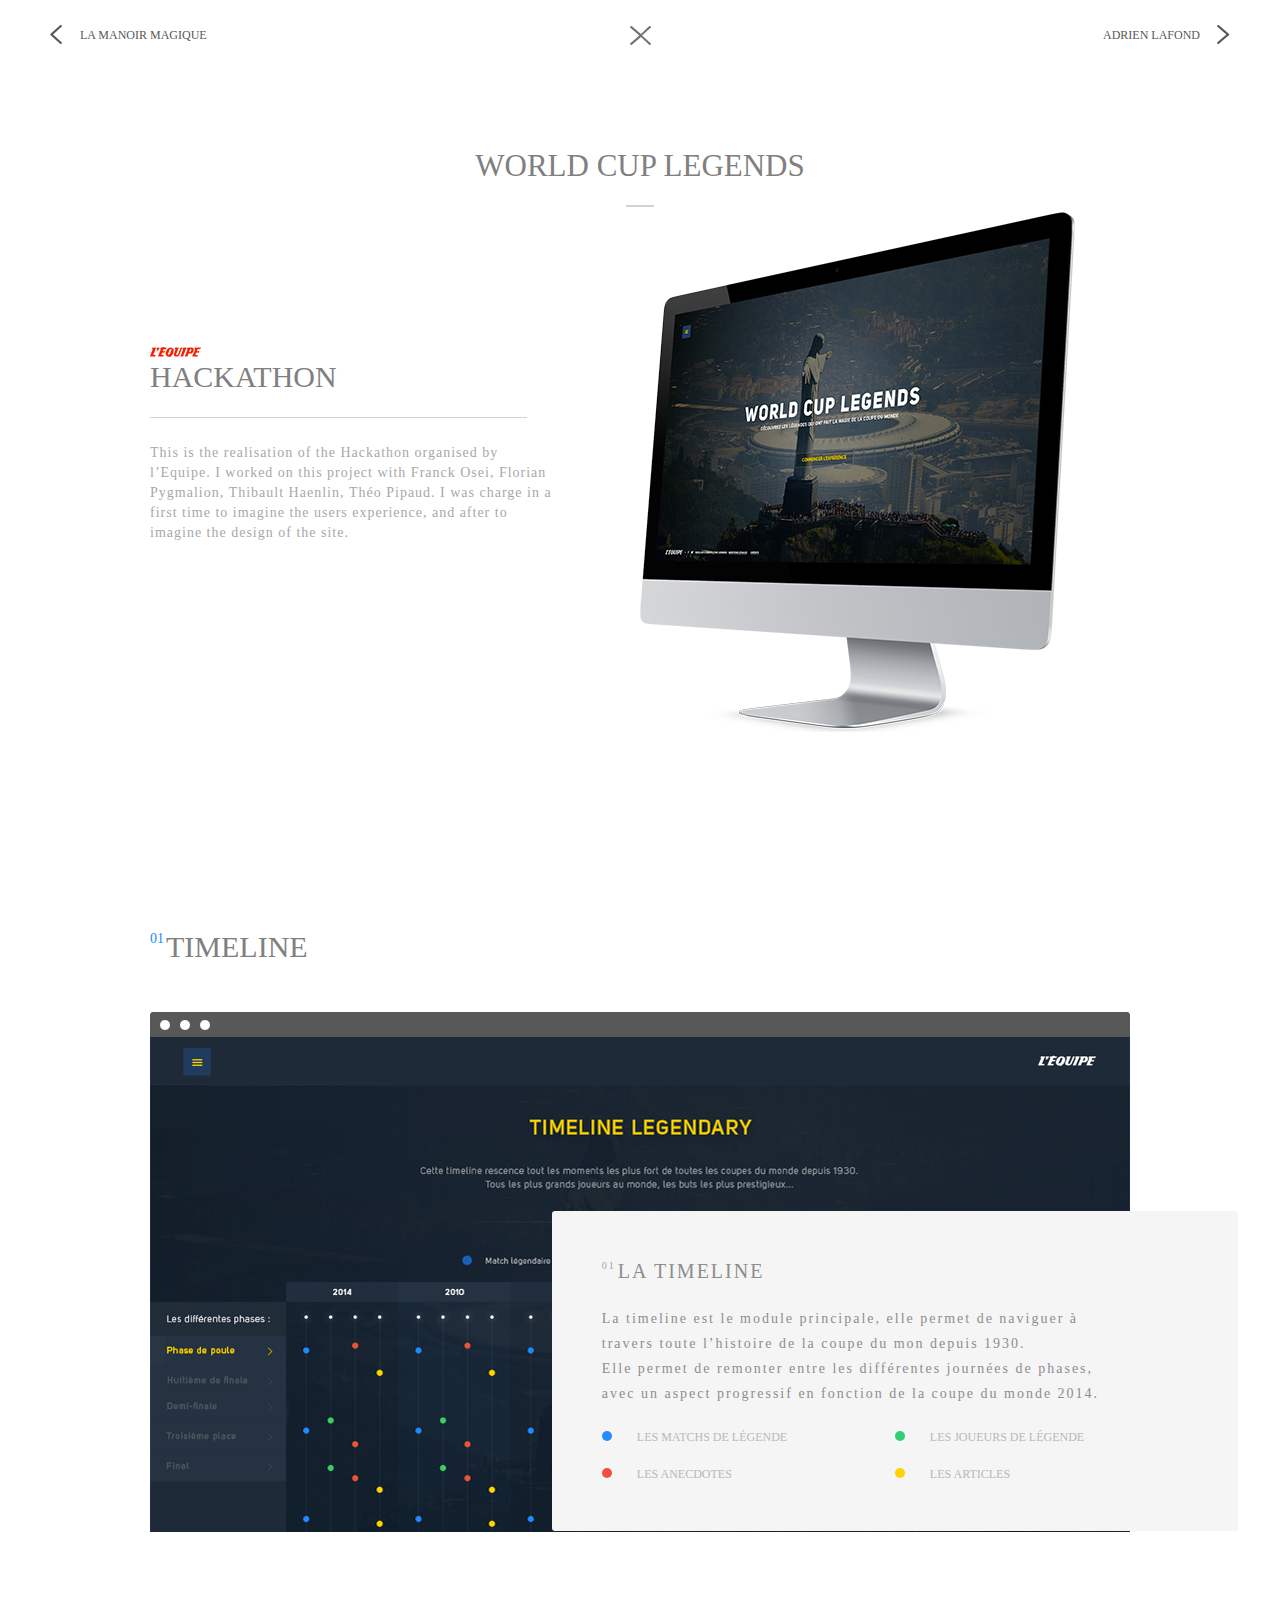
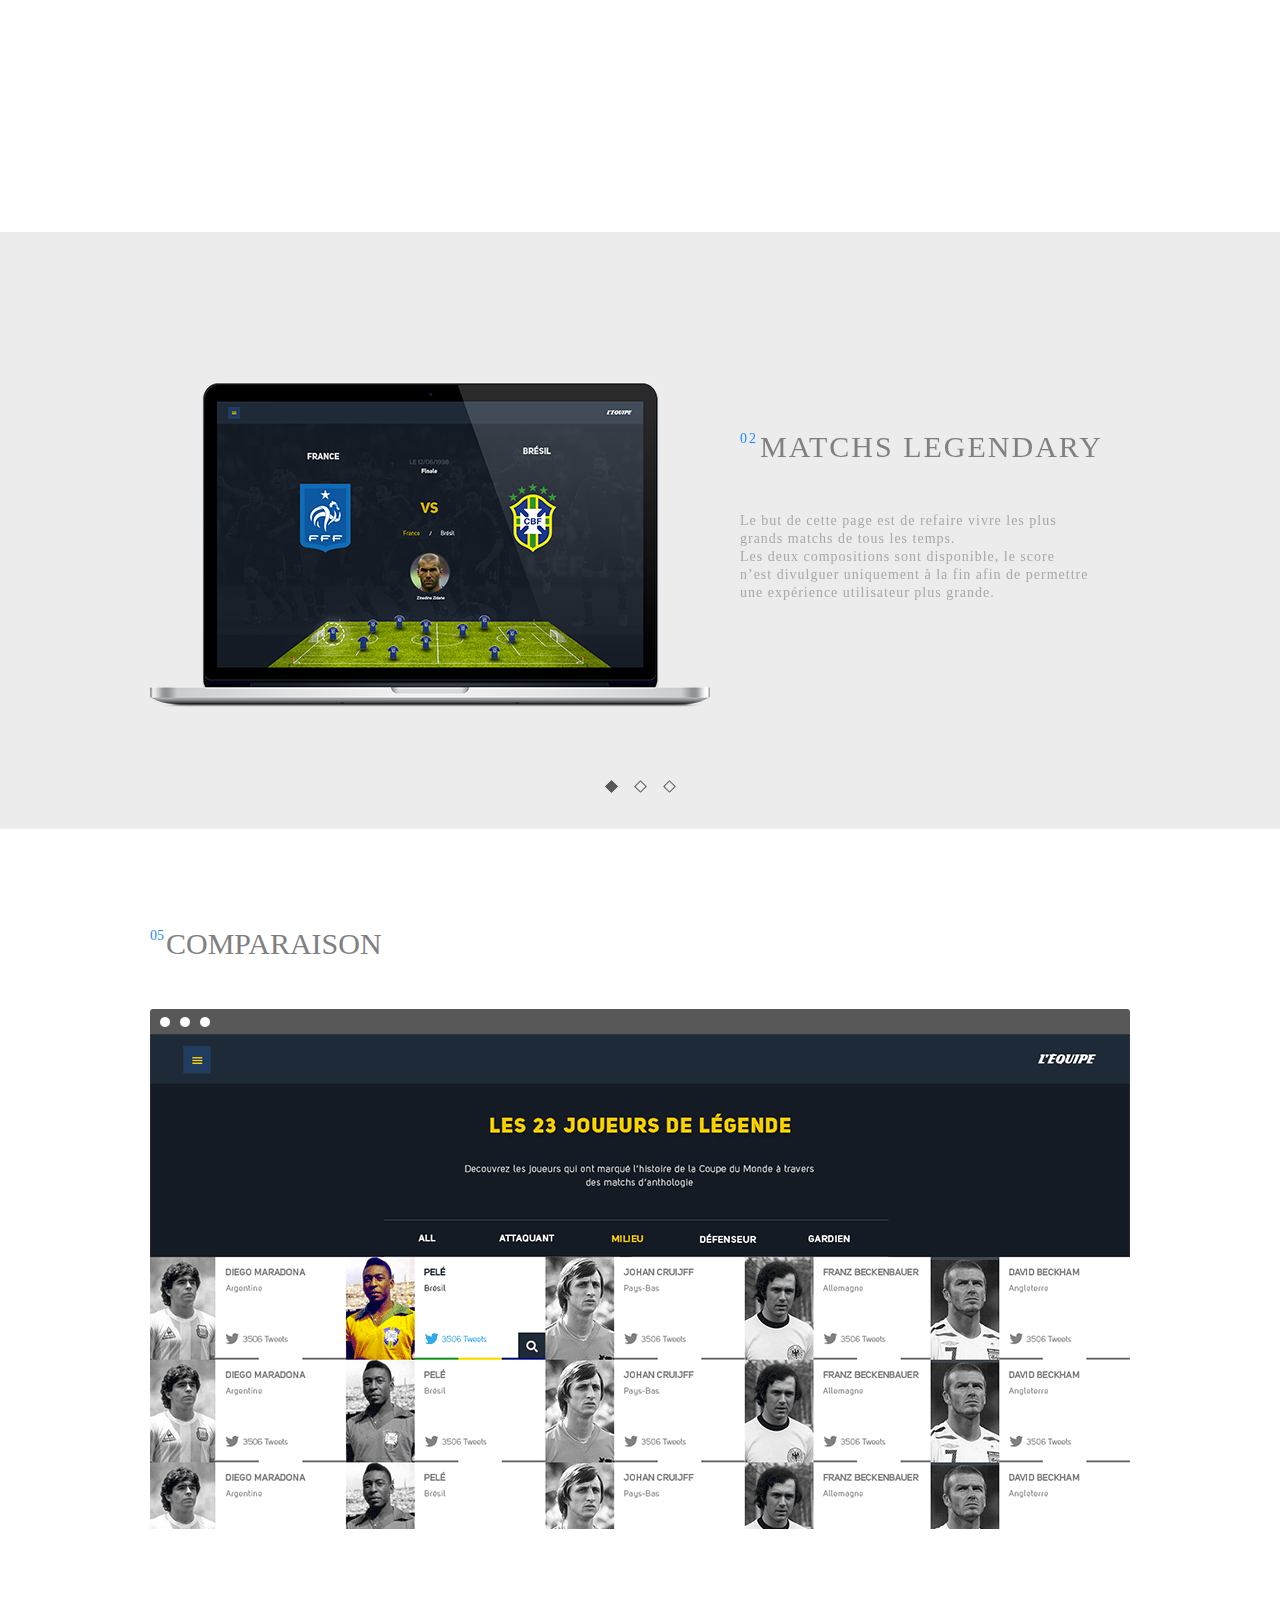
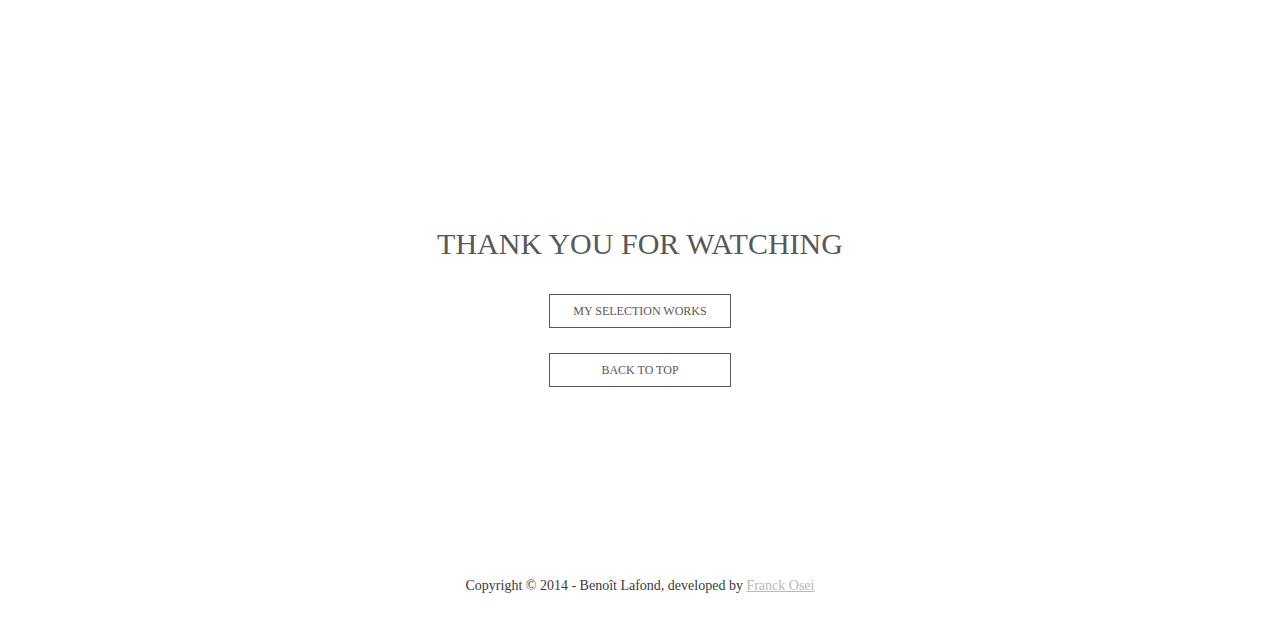
==== www/works/adrien-lafond.html @ 745538a3 "maj" ====
<!DOCTYPE html>
<html lang="fr">
	<head>
		<meta charset="UTF-8" />
		<meta http-equiv="X-UA-Compatible" content="IE=edge,chrome=1"> 
		<meta name="viewport" content="width=device-width, initial-scale=1.0"> 
		<title>Benoit Lafond - French UX/UI Designer</title>
		<meta name="description" content="Benoit Lafond - French UX/UI Designer - HELLO I’M BENOIT LAFOND. I AM 23 YEARS OLD DESIGNER FROM PARIS. I LOVE PIXEL-AWESOMESNESS." />
		<!--<link rel="stylesheet" type="text/css" href="css/default.css" />-->
		<link rel="stylesheet" type="text/css" href="../css/style.css" />
		<link rel="stylesheet" type="text/css" href="../css/animate.css" />
		<link rel="stylesheet" type="text/css" href="../css/fonts.css" />
		<script src="../js/modernizr.custom.js"></script>
		
		
	</head>
	
	<body id="worldcup">
		<div class="container">
	
		<!--<header id="top-4w">
			<ul>
				<li><div class="what"></div>Designer UX / UI</li>
				<li><div class="where"></div>Hackathon</li>
				<li><div class="who"></div>L'Équipe</li>
				<li><div class="when"></div>Coming soon</li>
			</ul>
		</header>-->
		
		<section id="zero">
		
		
			<div class="top-quit">
				<div id="controllers-fixed" class="animated slideInDown">
				<a href="../index.html"><div class="quit-icon"></div></a>
				<a href="#"><div class="previous"></div></a>
				<a href="#"><div class="next"></div></a>
				</div>
			
			
				<div data-scroll-reveal="enter top, move 40px, over 0.5s, wait 2.0s" id="controllers">
				<a href="../index.html"><div class="quit-icon"></div></a>
				<a href="manoir.html"><div class="previous">La manoir magique</div></a>
				<a href="adrienlafond.html"><div class="next">Adrien Lafond</div></a>
				</div>
				
				<div data-scroll-reveal="enter top, move 5px, over 0.5s, wait 0.5s">
					<h1>World Cup Legends</h1>
					<div class="separator"></div>
				</div>			
			</div>
		</section>
		
		<section id="first">
			
			<div data-scroll-reveal="enter bottom, move 40px, over 0.5s, wait 1.5s" class="left">
			
			<h1><div class="lequipe-logo"></div>Hackathon</h1>
			<div class="separator"></div>
			<p>
				This is the realisation of the Hackathon organised by l’Equipe.
				I worked on this project with 
				<span>Franck Osei</span>, 
				<span>Florian Pygmalion</span>,
				<span>Thibault Haenlin</span>, 
				<span>Théo Pipaud</span>.
				I was charge in a first time to imagine the users experience,
				and after to imagine the design of the site.
			</p>
			</div>
			
			<div data-scroll-reveal="enter bottom, move 40px, over 0.5s, wait 1.5s" class="right">
				<div class="display-1"></div>
			</div>
		</section>
		
		
		<section data-scroll-reveal="enter left, move 40px, over 0.8s, wait 0.2s" id="second">
			<h1><span>01</span>Timeline</h1>
			<div class="display-2"></div>
			<div data-scroll-reveal="enter right, move 40px, over 0.8s, wait 0.9s" class="display-3">
				<div  class="display-3-content">
					<h2><span>01</span>La timeline</h2>
					<p>
						La timeline est le module principale, elle permet de naviguer à travers toute 
						l’histoire de la coupe du mon depuis 1930.<br>
						Elle permet de remonter entre les différentes journées de phases,<br>
						avec un aspect progressif en fonction de la coupe du monde 2014.
					</p>
					
					<ul>
						<li><div class="blue"></div>Les matchs de légende</li>
						<li><div class="green"></div>Les joueurs de légende</li>
						<li><div class="red"></div>Les anecdotes</li>
						<li><div class="yellow"></div>Les articles</li>
					</ul>
				</div>
			</div>
		</section>
	
		
			<section id="third" class="third-slide">
			
					<ul>
						<li>
							<div class="list-content">
								<div class="left">
									<a href="#"><img src="../css/images/cs-wcl/display-4.png" alt="img01"/></a>
								</div>
								
								<div class="right">
								
								<div class="text">
								<h2><span>02</span>Matchs Legendary</h2>
								<p>
									Le but de cette page est de refaire vivre les plus<br>
									grands matchs de tous les temps.<br>
									Les deux compositions sont disponible, le score<br>
									n’est divulguer uniquement à la fin afin de permettre<br>
									une expérience utilisateur plus grande.<br>
								</p>
								</div>
								</div>
							</div>
						</li>
						
						<li>
							<div class="list-content">
								<div class="right">
									<a href="#"><img src="../css/images/cs-wcl/display-6.png" alt="img03"/></a>
								</div>
								
								<div class="left-2">
								<div class="text">
								<h2><span>03</span>Legendary players</h2>
								<p>
									Le but de cette page est de refaire vivre les plus<br>
									grands matchs de tous les temps.<br>
									Les deux compositions sont disponible, le score<br>
									n’est divulguer uniquement à la fin afin de permettre<br>
									une expérience utilisateur plus grande.<br>
								</p>
								</div>
								</div>
							</div>
						</li>

						
						<li>
							<div class="list-content">
								<div class="left">
									<a href="#"><img src="../css/images/cs-wcl/display-5.png" alt="img02"/></a>
								</div>
								
								<div class="right">
								<div class="text">
								<h2><span>04</span>Articles</h2>
								<p>
									Le but de cette page est de refaire vivre les plus<br>
									grands matchs de tous les temps.<br>
									Les deux compositions sont disponible, le score<br>
									n’est divulguer uniquement à la fin afin de permettre<br>
									une expérience utilisateur plus grande.<br>
								</p>
								</div>
								</div>
							</div>	
						</li>
						
					</ul>
			
			</section>
		
		
		
		
		
		
		<section data-scroll-reveal="enter bottom, move 40px, over 0.8s, wait 0.5s"  id="fourth">
			<h1><span>05</span>Comparaison</h1>
			<div class="display-7"></div>
		</section>
		
		<section id="fifth">
			<h1>Thank you for watching</h1>
				<div class="btn">
					<a href="../index.html">My selection works</a>
				</div>
				
				<div class="btn">
					<a href="#zero">Back to top</a>
				</div>
				

				
		</section>
	
	<div id="bottom">
	  	<footer>
	  	
	  		<p>Copyright © 2014 - Benoît Lafond, developed by <a href="#">Franck Osei</a></p>
	  	
	  	</footer>
  	</div>	
	
	
	</div>
	</body>
		<script src="https://ajax.googleapis.com/ajax/libs/jquery/1.9.1/jquery.min.js"></script>
		<script src="../js/jquery.cbpFWSlider.min.js"></script>

		
		<script src="../js/scrollReveal.js"></script>
		<script src="../js/main.js"></script>
		  <script>

			  window.scrollReveal = new scrollReveal();

			  </script>
		
		<script>
			$( function() {
				$( '#third' ).cbpFWSlider();

			} );
  
				  $('a[href^="#"]').click(function(){  
				    var the_id = $(this).attr("href");  
				    $('html, body').animate({  
				        scrollTop:$(the_id).offset().top  
				    }, 'slow');  
				    return false;  
				}); 
				
				  $('a[href^="#"]').click(function(){  
				    var the_id = $(this).attr("href");  
				    $('html, body').animate({  
				        scrollLeft:$(the_id).offset().left  
				    }, 'slow');  
				    return false;  
				}); 

		</script>
</html>
---- www/css/style.css ----
/* http://meyerweb.com/eric/tools/css/reset/ 
   v2.0 | 20110126
   License: none (public domain)
*/

html, body, div, span, applet, object, iframe,
h1, h2, h3, h4, h5, h6, p, blockquote, pre,
a, abbr, acronym, address, big, cite, code,
del, dfn, em, img, ins, kbd, q, s, samp,
small, strike, strong, sub, sup, tt, var,
b, u, i, center,
dl, dt, dd, ol, ul, li,
fieldset, form, label, legend,
table, caption, tbody, tfoot, thead, tr, th, td,
article, aside, canvas, details, embed, 
figure, figcaption, footer, header, hgroup, 
menu, nav, output, ruby, section, summary,
time, mark, audio, video {
	margin: 0;
	padding: 0;
	border: 0;
	font-size: 100%;
	font: inherit;
	vertical-align: baseline;
}
/* HTML5 display-role reset for older browsers */
article, aside, details, figcaption, figure, 
footer, header, hgroup, menu, nav, section {
	display: block;
}
body {
	line-height: 1;
}
ol, ul {
	list-style: none;
}
blockquote, q {
	quotes: none;
}
blockquote:before, blockquote:after,
q:before, q:after {
	content: '';
	content: none;
}
table {
	border-collapse: collapse;
	border-spacing: 0;
}




/*GENERIC CSS*/
/* Needed for a fluid height: */
html, body, .container, .main { height: 100%;}

.left{
	width: 50%;
	float: left;
}

.right{
	width: 50%;
	float: left;
}

body {
	
	height: 100%;
	min-height: 100%;
	width: 100%;
	margin: 0;
	padding: 0;
	background-color: #000;
	font-family: "brandon_grotesqueregular";
}

/*GENERIC CSS*/

/* main wrapper */
.cbp-contentslider {
	width: 100%;
	height: 90%;
	margin: 0 auto;
}

.cbp-contentslider > ul {
	list-style: none;
	height: 100%;
	width: 100%;
	overflow: hidden;
	position: relative;
	padding: 0;
	margin: 0;
}

.cbp-contentslider > ul li {
	position: absolute;
	width: 97.6%;
	height: 100%;
	left: 0;
	top: 0;
	padding: 1em;
	color: #fff;
}

/* Whithout JS, we use :target */
.cbp-contentslider > ul li:target {
	z-index: 100;
}
.cbp-contentslider nav {
	
	margin:0 auto;
	width: 20%;	
	text-align: center;	
	font-size: 16px;
}



.cbp-contentslider nav a {
	float: left;
	background-image: url("images/menu-sep.png");
	background-position: 0px 6px;
	background-repeat: no-repeat;
	-webkit-transition: color 0.2s ease-in-out, background-color 0.2s ease-in-out;
	-moz-transition: color 0.2s ease-in-out, background-color 0.2s ease-in-out;
	transition: color 0.2s ease-in-out, background-color 0.2s ease-in-out;
	
}

.cbp-contentslider nav a:first-child {
	background: none;
	
}

.cbp-contentslider nav a span {
	display: block;
}

.cbp-contentslider nav a:hover {
	color: #fff;
}

.cbp-contentslider nav a.rc-active {
	
	color: #fff;
}



/*TOP SIDE CSS*/


#top{
	background:#1a1a1a;
	height: 100%;
	width: 100%;
	margin: 0 auto;
	overflow: hidden;
	background: url(images/background.jpg);
	background-size: cover;
	background-repeat: no-repeat;
	background-position:center;
	
	
}

#home{
	height: 100%;
	width: 100%;
	margin: 0 auto;
	overflow: hidden;
	
}



#home ul{
	height: 100%;
	width: 100%;
	margin: 0 auto;
	float: left;
	overflow: hidden;
	
}

#home .home-container {
	width: 80%;
	margin: 0 auto;
	border: 1px solid white;
}






/*Header*/
header {
	padding-top: 5%;	
}

nav {
	margin:0 auto;
	width: 20%;	
	text-align: center;	
	font-size: 16px;
	opacity: .8;
}

nav li{
	display: inline-block;
	padding:0 8% 0 8%;
	height: 10px;
	border-left: 1px solid white;
	border-right: 1px solid white; 
		color: white;
	text-decoration: none;
	cursor: pointer;	
}

nav li:first-child{
	padding:0 8% 0 0; 
	border: none; 	
}

nav li:last-child{
	padding:0 0 0 8%; 
	border: none;	
}

nav a{
	color: white;
	text-decoration: none;	
}

nav a:hover{
	color: white;
	text-decoration: underline;	
}

.logo {
	background-image: url(images/logo.png);
	height: 43px;
	width: 28px;
	margin: 8% auto;
}

.space {
	height: 43px;
	width: 28px;
	margin: 8% auto;
}


/*Header*/


/*First section*/
#home h1 {
	color: #fff;
	text-transform: uppercase;
	font-family: "brandon_grotesquebold";
	text-align: center;
	font-size: 35px;
	letter-spacing: 2px;
	opacity:.8;
}

#home h1 span {
	opacity:.2;
}

.separator{
	border-bottom: 1px solid #fff;
	width: 130px;
	margin: 40px auto 20px auto;
}

#home p{
	width: 59%;
	padding: 20px 0 20px 0;
	margin: 0 auto;
	color:#a7a7a7;
	text-transform: uppercase;
	letter-spacing: 1px;
	font-family: "brandon_grotesquebold";
	text-align: center;
	line-height: 20px;
	font-size: 14px;
}

#about{
	position: relative;
	width: 980px;
	margin: 0 auto;
}

#about h1 {
	text-align: center;
	font-size: 16px;
	color: #d5d6d7;
	text-transform: uppercase;
	margin-bottom: 60px;

}

#about .separator {
	position: absolute;
	left: 0;
	right: 0;
	width: 8%;
	margin: 8px auto 8px auto;
	
}


#about .right {
	width: 40%;
	float: right;
	padding: 0 70px 0 0px;
	
}

#about .left {
	width: 40%;
	float: left;
	padding: 0 0px 0 70px;


}

#about p {
	color: #52545a;
	width: 100%;
	line-height: 20px;
	text-align: justify;


}

#contact{
	height: 100%;
	width: 100%;
	margin: 0 auto;
	overflow: hidden;
	position: relative;
	
}



#contact .contact-block {
	width: 565px;
	margin: 0 auto;
	position: relative;
}


#contact h1 {
	color: #d5d6d7;
	text-transform: uppercase;
	font-family: "brandon_grotesquebold";
	text-align: center;
	font-size: 35px;
	letter-spacing: 2px;
}

#contact h2 {
	color: #52545a;
	font-size: 14px;
	text-transform: uppercase;
	font-family: "brandon_grotesquebold";
	right: 4px;
	top: -18px;
	position: absolute;
	/*left:5px;*/
}


.separator{
	border-bottom: 1px solid #d2d2d2;
	width: 130px;
	margin: 40px auto 20px auto;
}

#contact p{
	width: 59%;
	padding: 20px 0 20px 0;
	margin: 0 auto;
	color:#52545a;
	text-transform: uppercase;
	letter-spacing: 1px;
	font-family: "brandon_grotesquebold";
	text-align: center;
	line-height: 20px;
	font-size: 14px;
}


.btn a {
	border: 1px solid #dddddd;
	text-align: center;
	width: 180px;
	display: block;
	margin:0 auto;
	padding: 10px 0 10px 0;
	color: #dddddd;
	text-decoration: none;
	text-transform: uppercase;
	font-size: 12px;
	position: relative;
	bottom:40px;
	z-index: 999;
	
}

/*First section*/
/*TOP SIDE CSS*/


/*MIDDLE SIDE CSS*/

#middle {
	height: 90%;
}

#middle .works{
	}

#middle .works article{
	width: 50%;
	float: left;
}

#middle h1 {
	color: #fff;
	text-transform: uppercase;
	font-family: "brandon_grotesquebold";
	text-align: center;
	font-size: 21px;
	letter-spacing: 2px;
	
}



#middle .separator{
	border-bottom: 1px solid #fff;
	width: 130px;
	margin: 40px auto 80px auto;
}

#middle p{
	width: 48%;
	padding: 20px 0 20px 0;
	margin: 0 auto;
	color:#a7a7a7;
	text-transform: uppercase;
	letter-spacing: 1px;
	font-family: "brandon_grotesquebold";
	text-align: center;
	line-height: 35px;
}


#middle .btn a {
	border: 1px solid #dddddd;
	text-align: center;
	width: 180px;
	display: block;
	margin:2% auto;
	padding: 10px 0 10px 0;
	color: #dddddd;
	text-decoration: none;
	text-transform: uppercase;
	font-size: 12px;
	
}

#middle .works article .text{
	width: 100%;
	padding-top: 117px;
	background-color: rgba(0, 0, 0, 0.0);
	height: 252px;
	opacity: 1;
	transition: background 0.2s ease-in-out;
}

#middle .works article .text:hover{
	background-color: rgba(0, 0, 0, 0.7);
	transition: background 0.2s ease-in-out;
}

#middle .works .projet-1{
	background-image: url(images/le-manoir-enchante.png);
	background-repeat: no-repeat;
	background-size: cover;
	background-position: center;
}

#middle .works .projet-2{
	background-image: url(images/world-cup.png);
	background-repeat: no-repeat;
	background-size: cover;
	background-position: center;

}

#middle .works .projet-3{
	background-image: url(images/mytrip.png);
	background-repeat: no-repeat;
	background-size: cover;
	background-position: center;
	
}

#middle .works .projet-4{
	background-image: url(images/adrienlafond.png);
	background-repeat: no-repeat;
	background-size: cover;
	background-position: center;
	
}

#middle .works article .text h1{
	color: #b9b9b9;
}

#middle .works article .text .separator{
	border-bottom:1px solid #b9b9b9;
	margin: 40px auto 80px auto;
}


/*MIDDLE SIDE CSS*/




/*BOTTOM SIDE CSS*/

#bottom {
	color: #b9b9b9;
	position: relative;
	width: 100%;

	/*height: 61px;*/
	
}

#bottom footer {
	position: relative;
	text-align: center;
	display: inline-block;
	margin: 0 auto;
	width: 100%;
	
}

#bottom footer p{
	text-align: center;
	position: relative;
	margin: 0 auto;
	text-align: center;
	display: inline-block;
	padding: 25px 0 25px 0;
	color: #8D8D8D;
	font-size: 14px;
	height: 8%;
	margin: 0 auto;
	width: 100%;
	
}

#bottom footer a{
	color: #b9b9b9;
	
}
/*BOTTOM SIDE CSS*/


/*WC CSS*/

/*icons*/

#worldcup .what{
	background-image: url(images/what.png);
	background-repeat: no-repeat;
	background-position: center;
	padding: 0px 0 30px 0;
	height: 22px;
	
}

#worldcup .where{
	background-image: url(images/where.png);
	background-repeat: no-repeat;
	background-position: center;
	padding: 0px 0 30px 0;
	height: 22px;
	
}

#worldcup .who{
	background-image: url(images/who.png);
	background-repeat: no-repeat;
	background-position: center;
	padding: 0px 0 30px 0;
	height: 22px;
	
}

#worldcup .when{
	background-image: url(images/when.png);
	background-repeat: no-repeat;
	background-position: center;
	padding: 0px 0 30px 0;
	height: 22px;
	
}
/*icons*/

#worldcup{
	background-color: #fff;
	height: 100%;
	width: 100%;
	margin: 0;
	padding: 0;
	font-family: "brandon_grotesqueregular";
}

#worldcup .container{
	width: 100%;
	margin: 0 auto;
}

#worldcup header{
	border-bottom: 1px solid #d2d2d2;
	margin: 0 auto;
	width: 980px;
	height: 140px;
	padding-top: 0;
} 

#worldcup ul {
	padding: 30px 0 0 0;
}

#worldcup ul li {
	float: left;
	width: 25%;
	text-align: center;
	color: #8a8a8a;
	text-transform: uppercase;
	font-size: 12px;
}


#worldcup #zero {
	height: 18%;
	margin-bottom: 50px;
}

#worldcup .top-quit{
	margin: 0 auto;
	width: 100%;
}

#worldcup .top-quit .quit-icon{
	background-image: url(images/quit.png);
	background-repeat: no-repeat;
	background-position: center;
	height: 21px;
	padding: 0 11px 0 11px;
	position: absolute;
	left:0;
	right: 0;
	
}

#worldcup .top-quit h1 {
	text-transform: uppercase;
	font-family: "brandon_grotesquebold";
	color: #808080;
	text-align: center;
	font-size: 31px;
	margin-top: 100px;
	
	
}

#worldcup .top-quit .separator {
	border-bottom: 1px solid #808080;
	margin: 24px auto;
	width: 2%;
	border: 1px solid #d2d2d2;
	
}


#worldcup #first {
	height: 80%;
	background-image: url(images/bg-blur.png);
	background-repeat: no-repeat;
	background-size: 50%;
	background-position: center;
	margin: 0 auto;
	width: 980px;
}

#worldcup .lequipe-logo {
	background-image: url(images/cs-wcl/logo-equipe.png);
	background-repeat: no-repeat;
	width: 70px;
	height: 12px;
	position: absolute;
	margin-top:-15px; 
}

#worldcup #first h1 {
	font-size: 30px;
	padding-top: 150px;
	font-family: "brandon_grotesquebold";
	text-transform: uppercase;
	color: #808080;
	position: relative;
	
}

#worldcup #first .separator {
	width: 77%;
	margin: 25px 0 25px 0;
	
}

#worldcup #first p {
	width: 82%;
	font-family: "uni_sans_bookregular";
	color: #a8a8a8;
	font-size: 14px;
	letter-spacing: 1px;
	line-height: 20px;
}

#worldcup #first p span {
	font-family: "uni_sans_semiboldregular";
}

#worldcup #first .display-1 {
	background: url(images/cs-wcl/display-1.png) no-repeat;
	height: 520px;
	width: 100%;
	
}

#worldcup #second {
	height: 100%;
	background-size: 100%;
	background-position: center;
	position: relative;
	margin: 0 auto;
	width: 980px;
}

#worldcup #second h1 {
	font-size: 30px;
	font-family: "brandon_grotesquebold";
	text-transform: uppercase;
	color: #808080;
	padding-bottom: 50px;
	
}

#worldcup #second h1 span {
	font-size: 14px;
	font-family: "brandon_grotesqueregular";
	text-transform: uppercase;
	color: #1f88fd;
	vertical-align: top;
	padding-right : 2px;
	
}

#worldcup #second h2 span {
	font-size: 10px;
	font-family: "brandon_grotesqueregular";
	text-transform: uppercase;
	color: #a3a3a3;
	vertical-align: top;
	padding-right : 2px;
	
}

#worldcup #second .display-2 {
	background: url(images/cs-wcl/display-2.png) no-repeat;
	height: 520px;
	width: 100%;
	
}

#worldcup #second .display-3 {
	height: 320px;
	width:70%;
	-webkit-border-radius: 3px;
	-moz-border-radius: 3px;
	border-radius: 3px;
	background-color: #f5f5f5;
	position: absolute;
	top:31%;
	right:-11%;
	
}

#worldcup #second .display-3 .display-3-content{
	padding: 50px;
}

#worldcup #second .display-3 .display-3-content h2{
	font-size: 20px;
	font-family: "brandon_grotesquebold";
	text-transform: uppercase;
	color: #8d8d8d;
	letter-spacing: 2px;

}

#worldcup #second .display-3 .display-3-content p{
	font-size: 14px;
	margin-top: 25px;
	font-family: "uni_sans_bookregular";
	width: 90%;
	line-height: 25px;
	color: #8d8d8d;
	letter-spacing: 2px;

}

#worldcup #second .display-3 .display-3-content ul{
	padding-top: 25px;
}

#worldcup #second .display-3 .display-3-content li{
	width: 50%;
	text-align: left;
	padding-bottom: 25px;
	color: #b8b8b8;

}

#worldcup #second .display-3 .display-3-content li div{
  border-radius:50%;
  width:10px;
  float: left;
  height:10px;
  margin-right: 25px;

}

#worldcup #second .display-3 .display-3-content li .blue{
	background:#278cfd;
}

#worldcup #second .display-3 .display-3-content li .green{
	background:#33cd76;
}

#worldcup #second .display-3 .display-3-content li .red{
	background:#ed5140;
}

#worldcup #second .display-3 .display-3-content li .yellow{
	background:#ffd300;
}



.third-slide {
	position: relative;
	overflow: hidden;
	width: 100%;
	left: 0;
	right: 0;
	padding: 120px 0px 120px 0px;
	background: #ececec;
	
}

#worldcup #third h2 span {
	font-size: 14px;
	font-family: "brandon_grotesqueregular";
	text-transform: uppercase;
	color: #1f88fd;
	vertical-align: top;
	padding-right : 2px;
	
}

.third-slide ul {
	margin: 0;
	padding: 0;

	
}

.third-slide ul li {
	-webkit-transform: translateZ(0);
	-moz-transform: translateZ(0);
	transform: translateZ(0);
	float: left;
	display: block;
}

.third-slide ul li .list-content{
	margin: 0 auto;
	width: 980px;
}

.third-slide ul li .left{
	float: left;
	width: 50%;
}

.third-slide ul li .left-2{
	float: left;
	width: 50%;
}

.third-slide ul li .right{
	float: right;
	text-align: left;
	width: 50%;
}

.third-slide ul li .right .text{
	margin-top: 50px;
	margin-left: 100px;
	
}

.third-slide ul li .left-2 .text{
	margin-top: 50px;
	
}

.third-slide ul li .right h2{
	color: #808080;
	font-family: 'brandon_grotesquebold';
	font-size: 30px;
	margin-bottom: 50px;
	text-transform: uppercase;
	letter-spacing: 2px;
}

.third-slide ul li .right p{
	color: #a8a8a8;
	font-size: 14px;
	text-transform: none;
	 font-family: 'uni_sans_bookregular';
	line-height: 18px;
	letter-spacing: 1px;
}

.third-slide ul li .left h2{
	color: #808080;
	font-family: 'brandon_grotesquebold';
	font-size: 30px;
	margin-bottom: 50px;
	text-transform: uppercase;
	letter-spacing: 2px;
	text-align: left;
}

.third-slide ul li .left p{
	color: #545454;
	font-size: 14px;
	text-transform: none;
	 font-family: 'uni_sans_bookregular';
	line-height: 18px;
	letter-spacing: 1px;
	text-align: left;
}

.third-slide ul li .left-2 h2{
	color: #808080;
	font-family: 'brandon_grotesquebold';
	font-size: 30px;
	margin-bottom: 50px;
	text-transform: uppercase;
	letter-spacing: 2px;
	text-align: left;
}

.third-slide ul li .left-2 p{
	color: #545454;
	font-size: 14px;
	text-transform: none;
	 font-family: 'uni_sans_bookregular';
	line-height: 18px;
	letter-spacing: 1px;
	text-align: left;
}



.third-slide nav span {
	position: absolute;
	top: 50%;
	width: 50px;
	height: 100px;
	background: #47a3da;
	color: #fff;
	font-size: 50px;
	text-align: center;
	margin-top: -50px;
	line-height: 100px;
	cursor: pointer;
	font-weight: normal;
	visibility: hidden;
}

.third-slide nav span:hover {
	background: #378fc3;
}

.cbp-fwdots {
	position: absolute;
	bottom:25px;
	text-align: center;
	width: 100%;

}

.cbp-fwdots span {
	display: inline-block;
	padding: 3.5px;
	border:1px solid #585858;
	margin: 10px;
	cursor: pointer;
	-moz-transform:rotate(45deg);
	-webkit-transform:rotate(45deg);
	-o-transform:rotate(45deg);
	-ms-transform:rotate(45deg);
	filter:progid:DXImageTransform.Microsoft.BasicImage(rotation=1.5);
}

.cbp-fwdots span:hover {
	background: #999;
}

.cbp-fwdots span.cbp-fwcurrent {
	background: #585858;
	-webkit-transition: box-shadow 0.2s ease-in-out;
	-moz-transition: box-shadow 0.2s ease-in-out;
	transition: box-shadow 0.2s ease-in-out;
}

#worldcup #fourth {
	height: 100%;
	background-size: 100%;
	background-position: center;
	position: relative;
	margin: 0 auto;
	width: 980px;
}

#worldcup #fourth h1 {
	font-size: 30px;
	font-family: "brandon_grotesquebold";
	text-transform: uppercase;
	color: #808080;
	padding-top: 100px;
	padding-bottom: 50px;
	
}

#worldcup #fourth h1 span {
	font-size: 14px;
	font-family: "brandon_grotesqueregular";
	text-transform: uppercase;
	color: #1f88fd;
	vertical-align: top;
	padding-right : 2px;
	
}

#worldcup #fourth .display-7 {
	background: url(images/cs-wcl/display-7.png) no-repeat;
	height: 520px;
	width: 100%;
	
}

#worldcup #fifth {
	height: 25%;
	margin: 100px auto 100px auto;
	position: relative;
	width: 980px;

}

#worldcup #fifth h1 {
	font-size: 30px;
	text-align: center;
	font-family: "brandon_grotesquebold";
	text-transform: uppercase;
	color: #585858;
	padding-bottom: 75px;
	
}

#worldcup #fifth .btn {
	padding-bottom: 25px;
}

#worldcup #fifth .btn a {
	color: #585858;
	border: 1px solid #585858;
}

#controllers-fixed{
	position: relative;
	top: 0;
	width: 100%;
	/* height: 50px; */
	padding: 25px 0 25px 0;
	z-index: 99;
	background-color: #fff;
	display: none;
}

#controllers-fixed.floatable{
	position: fixed;
	top: 0;
	display: block;
	background-color:rgba(255, 255, 255, 0.9);
	height: 20px;
}


#controllers{
	position: relative;
	top: 0;
	width: 100%;
	/* height: 50px; */
	padding: 25px 0 25px 0;
	z-index: 99;
}

#worldcup .next {
height: 40px;
width: 400px;
right: 50px;
text-transform: uppercase;
position: absolute;
color: #585858;
font-size: 12px;
padding-right: 30px;
padding-top: 0.3%;
text-align: right;
background: url(images/arrows-2.png) no-repeat;
background-position-x: 100%;
	
}

#worldcup .previous {
	height: 40px;
	width: 400px;
	left: 50px;
	text-transform: uppercase;
	position: absolute;
	color: #585858;
	font-size: 12px;
	padding-left: 30px;
	padding-top: 0.3%;
	background: url(images/arrows.png) no-repeat;
	background-position-x: 0px;
}

#worldcup footer p{
	width: 980px;
	color: #3a3a3a;
}

#worldcup footer p span{
	width: 980px;
	color: #fff;
}
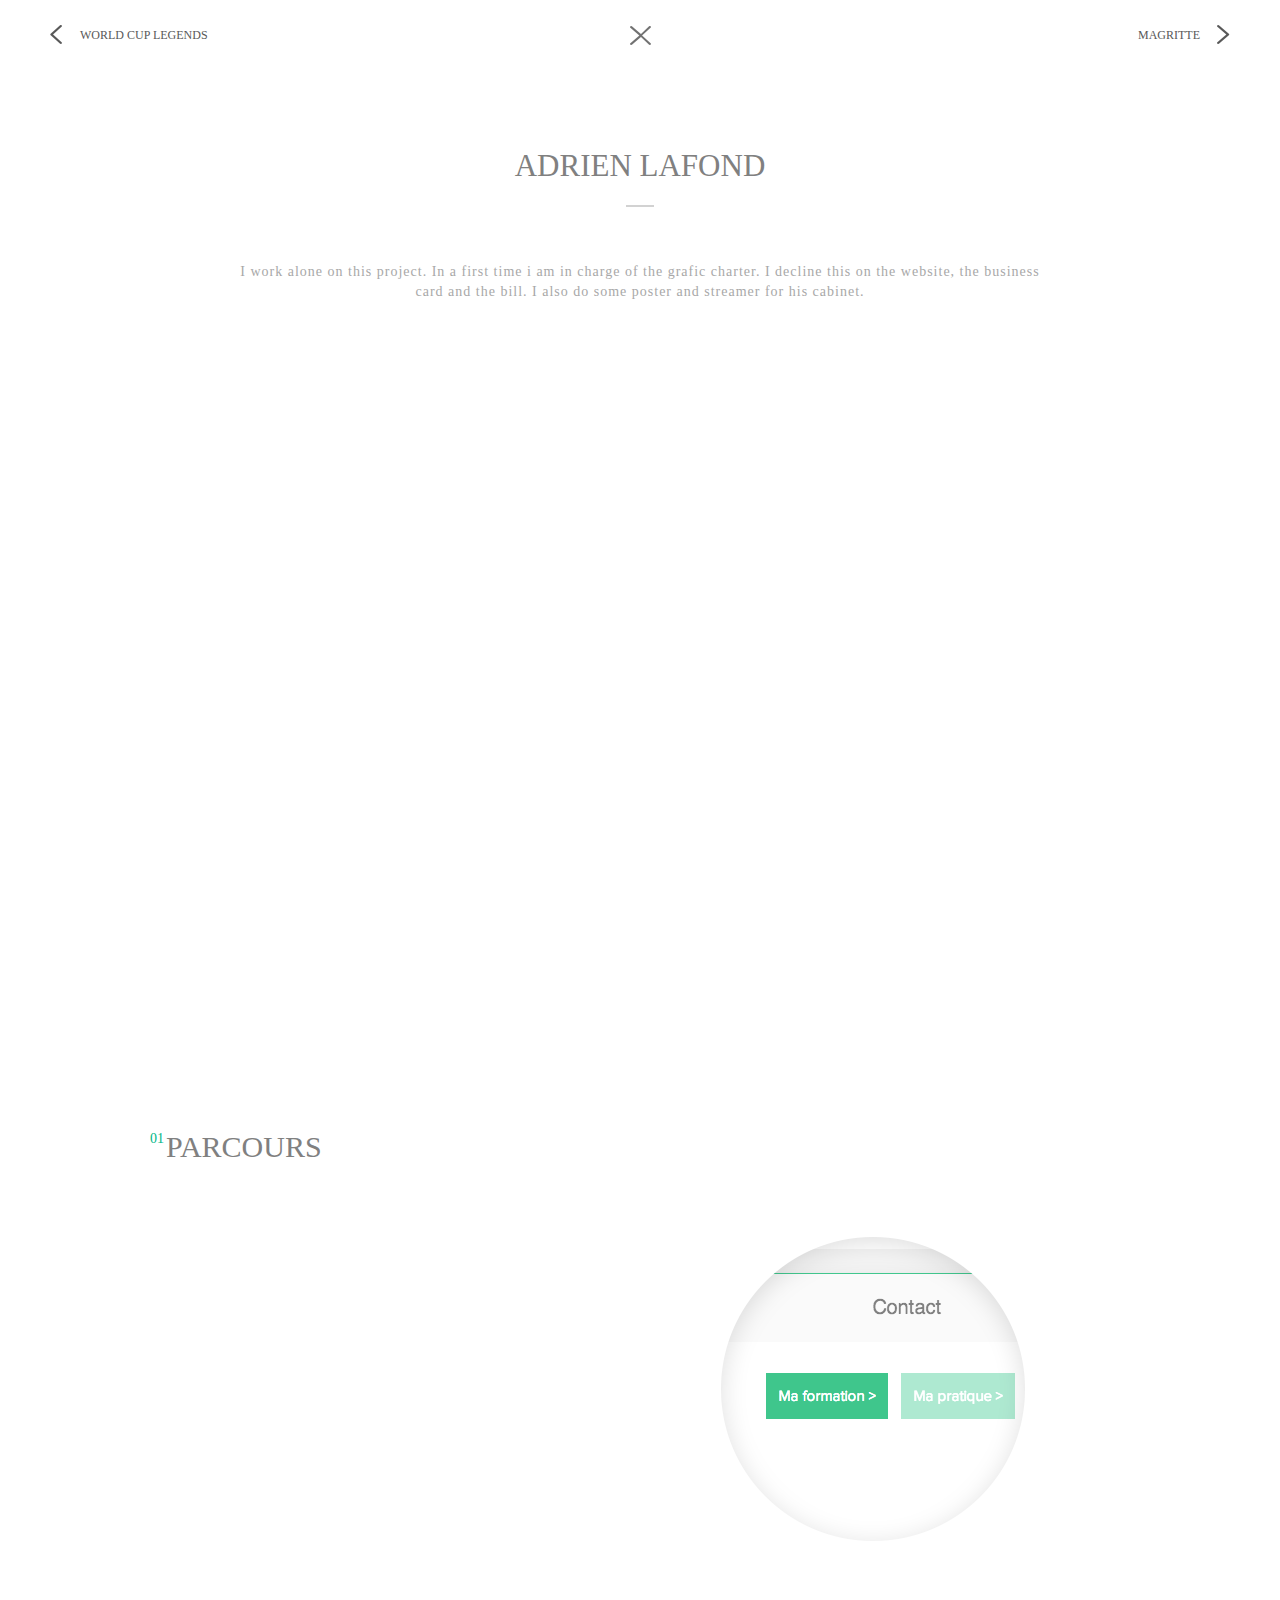
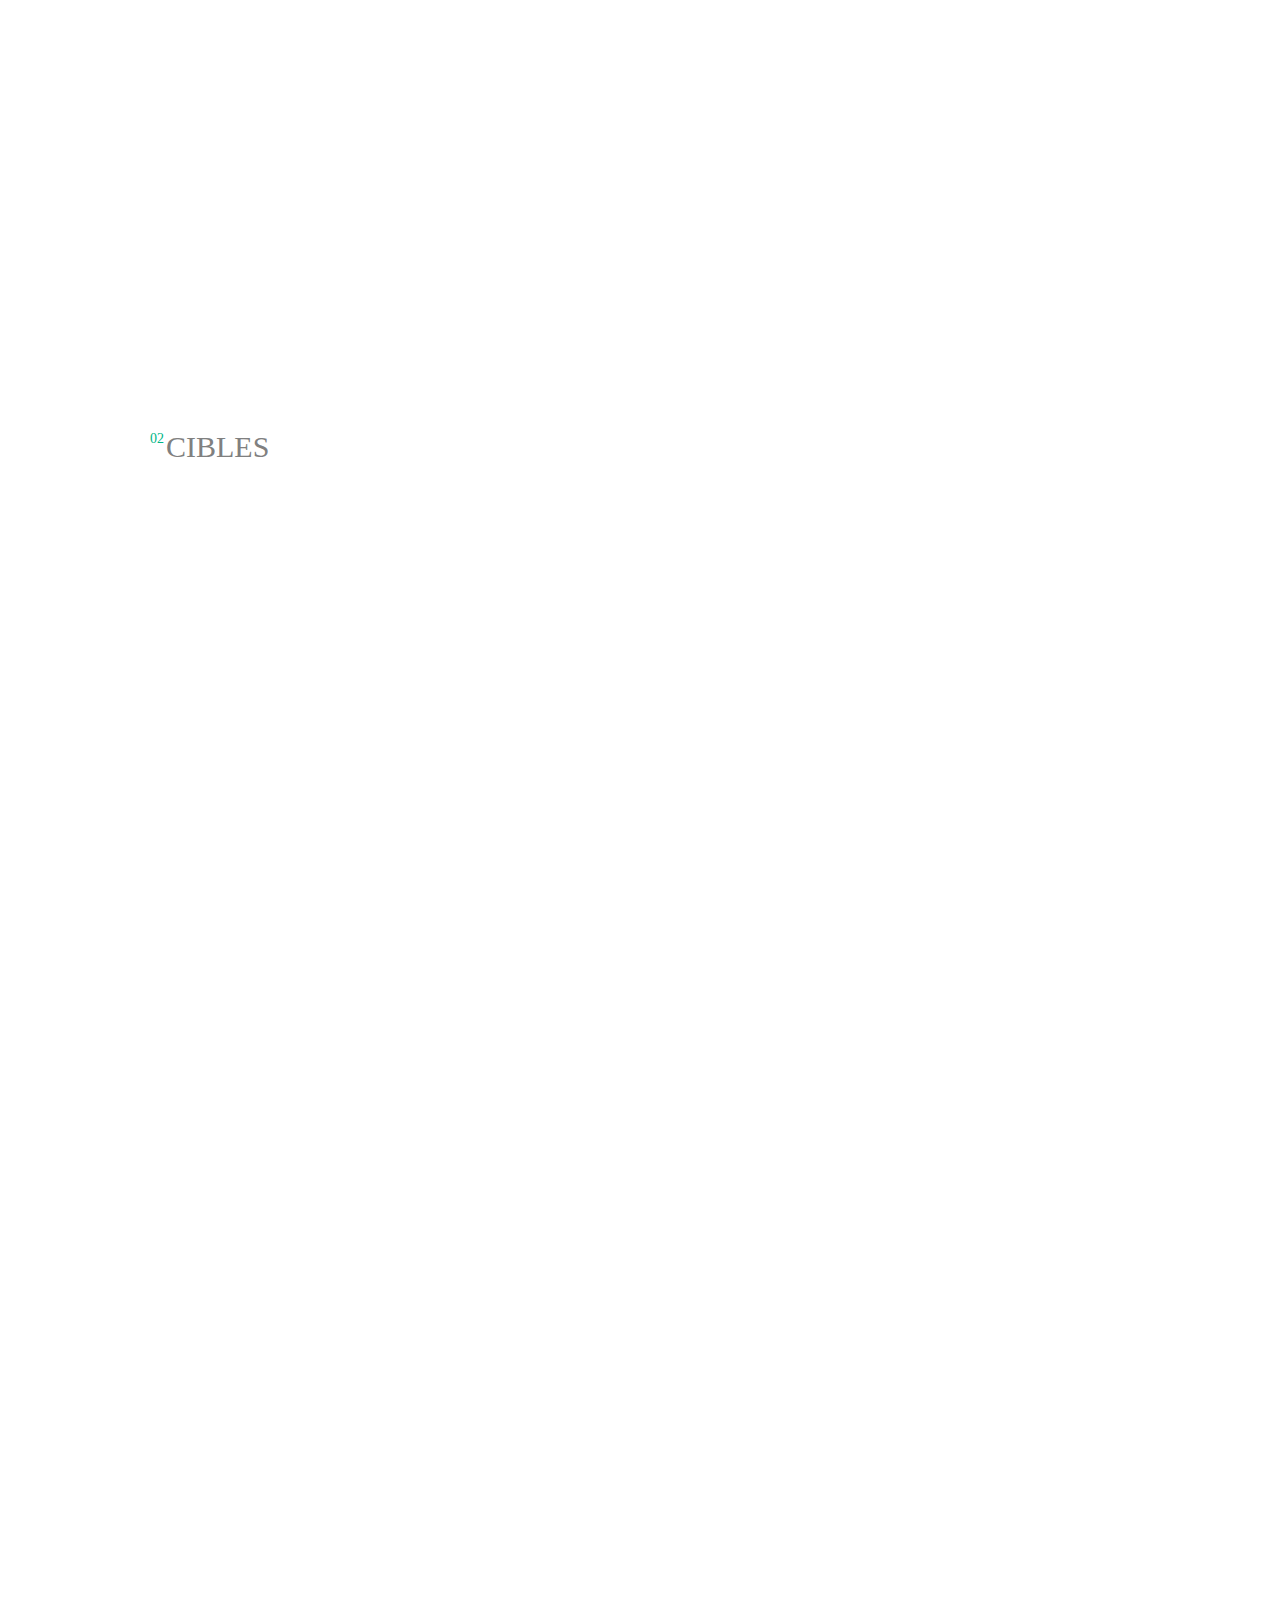
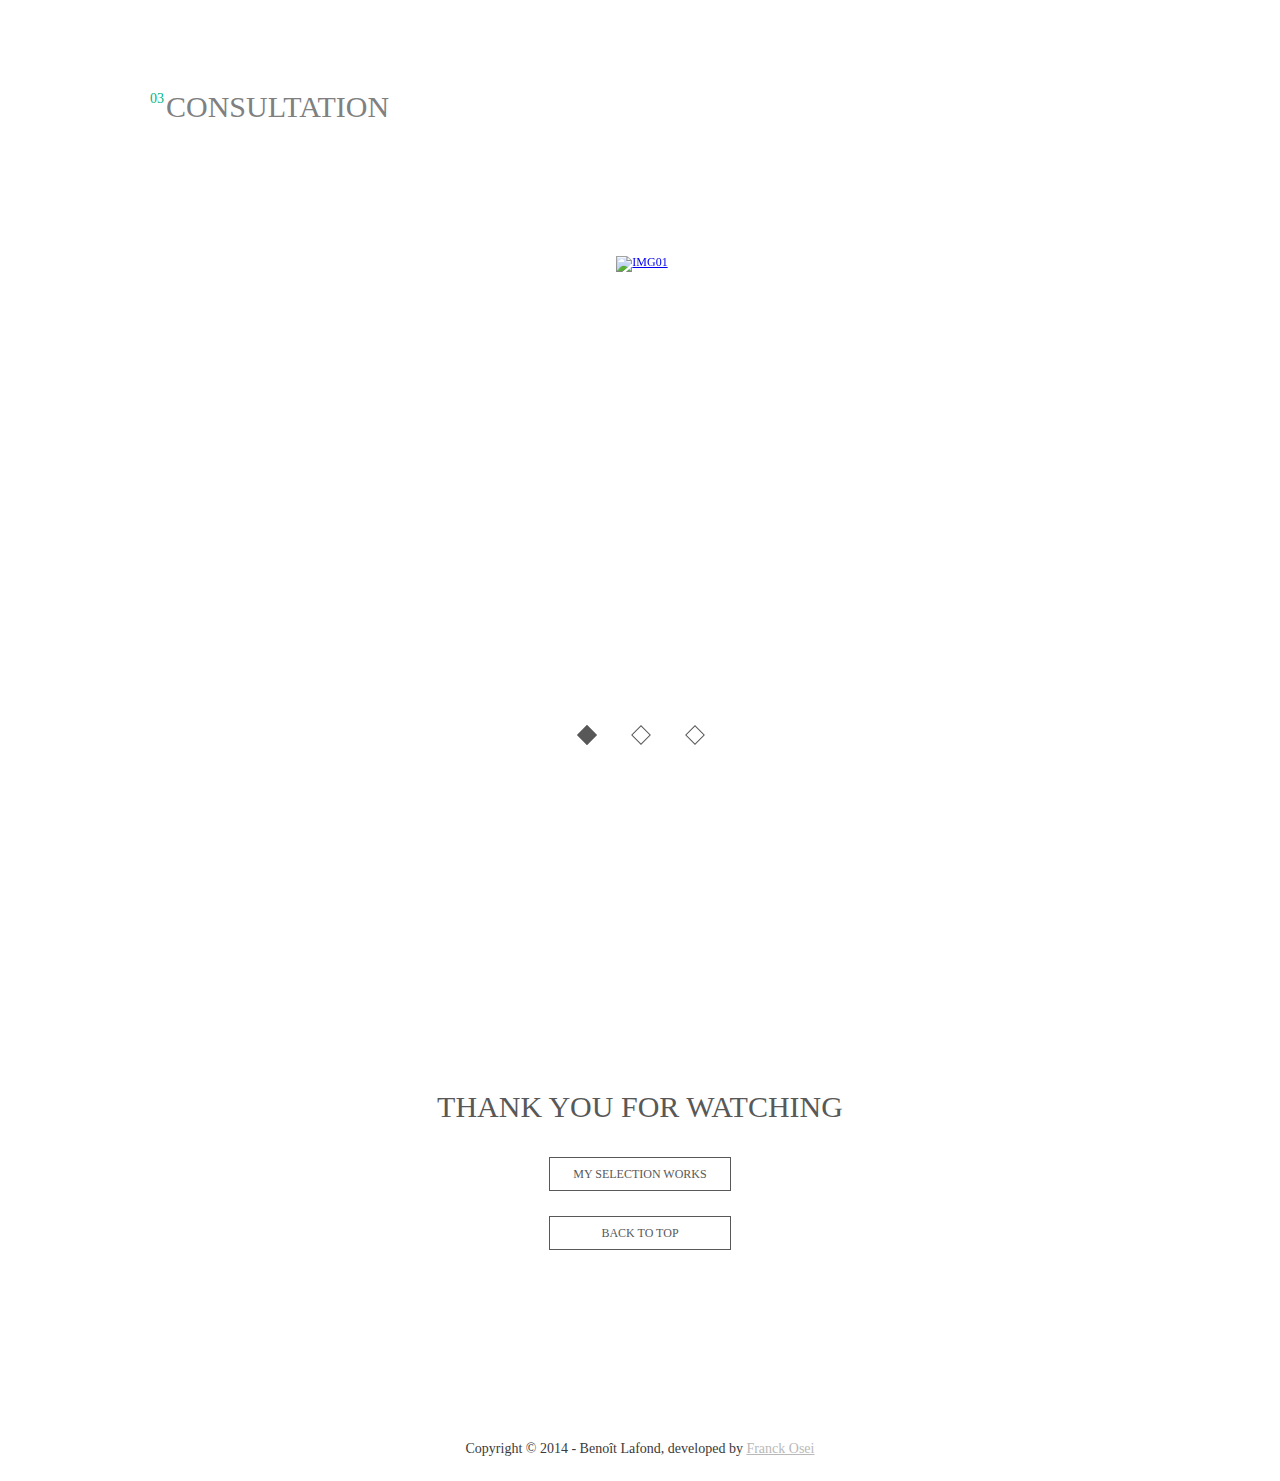
==== commit 3d7d3bda: "adrien lafond finish" ====
--- a/www/works/adrien-lafond.html
+++ b/www/works/adrien-lafond.html
@@ -15,17 +15,8 @@
 		
 	</head>
 	
-	<body id="worldcup">
+	<body id="adrien-lafond">
 		<div class="container">
-	
-		<!--<header id="top-4w">
-			<ul>
-				<li><div class="what"></div>Designer UX / UI</li>
-				<li><div class="where"></div>Hackathon</li>
-				<li><div class="who"></div>L'Équipe</li>
-				<li><div class="when"></div>Coming soon</li>
-			</ul>
-		</header>-->
 		
 		<section id="zero">
 		
@@ -38,14 +29,14 @@
 				</div>
 			
 			
-				<div data-scroll-reveal="enter top, move 40px, over 0.5s, wait 2.0s" id="controllers">
+				<div data-scroll-reveal="enter top, move 40px, over 0.5s, wait 3.0s" id="controllers">
 				<a href="../index.html"><div class="quit-icon"></div></a>
-				<a href="manoir.html"><div class="previous">La manoir magique</div></a>
-				<a href="adrienlafond.html"><div class="next">Adrien Lafond</div></a>
+				<a href="worldcup.html"><div class="previous">World Cup Legends</div></a>
+				<a href="magritte.html"><div class="next">Magritte</div></a>
 				</div>
 				
 				<div data-scroll-reveal="enter top, move 5px, over 0.5s, wait 0.5s">
-					<h1>World Cup Legends</h1>
+					<h1>Adrien Lafond</h1>
 					<div class="separator"></div>
 				</div>			
 			</div>
@@ -53,133 +44,85 @@
 		
 		<section id="first">
 			
-			<div data-scroll-reveal="enter bottom, move 40px, over 0.5s, wait 1.5s" class="left">
-			
-			<h1><div class="lequipe-logo"></div>Hackathon</h1>
-			<div class="separator"></div>
+			<div data-scroll-reveal="enter bottom, move 10px, over 0.5s, wait 1.0s">
 			<p>
-				This is the realisation of the Hackathon organised by l’Equipe.
-				I worked on this project with 
-				<span>Franck Osei</span>, 
-				<span>Florian Pygmalion</span>,
-				<span>Thibault Haenlin</span>, 
-				<span>Théo Pipaud</span>.
-				I was charge in a first time to imagine the users experience,
-				and after to imagine the design of the site.
+				I work alone on this project. In a first time i am in charge of the grafic charter. I decline this on the website, the business card and the bill.
+				I also do some poster and streamer for his cabinet. 
 			</p>
 			</div>
+				<div class="display-list">
+				<div data-scroll-reveal="enter bottom, move 10px, over 0.5s, wait 1.0s" class="display-1"></div>
+				<div data-scroll-reveal="enter left, move 60px, over 0.3s, wait 1.5s" class="display-2"></div>
+				<div data-scroll-reveal="enter left, move 120px, over 0.3s, wait 1.7s" class="display-3"></div>
+				<div data-scroll-reveal="enter right, move 120px, over 0.3s, wait 2.1s" class="display-4"></div>
+				<div data-scroll-reveal="enter, over 0.5s, wait 2.5s" class="display-5"></div>
+				</div>
+
+		</section>
+		
+		
+		<section id="second">
+			<h1><span>01</span>Parcours</h1>
+			<div data-scroll-reveal="enter left, move 40px, over 0.8s, wait 0.2s"  class="display-6"></div>
+			<div class="display-bubble"></div>
+		</section>
+	
+		<section id="fourth">
+			<h1><span>02</span>Cibles</h1>
 			
-			<div data-scroll-reveal="enter bottom, move 40px, over 0.5s, wait 1.5s" class="right">
-				<div class="display-1"></div>
+			<div class="display-list">
+				<div data-scroll-reveal="enter left, move 10px, over 0.5s, wait 1.0s" class="display-7"></div>
+				<div data-scroll-reveal="enter right, move 10px, over 0.5s, wait 2.0s" class="display-8"></div>
+				<div data-scroll-reveal="enter left, move 10px, over 0.5s, wait 1.5s" class="display-9"></div>
 			</div>
 		</section>
 		
-		
-		<section data-scroll-reveal="enter left, move 40px, over 0.8s, wait 0.2s" id="second">
-			<h1><span>01</span>Timeline</h1>
-			<div class="display-2"></div>
-			<div data-scroll-reveal="enter right, move 40px, over 0.8s, wait 0.9s" class="display-3">
-				<div  class="display-3-content">
-					<h2><span>01</span>La timeline</h2>
-					<p>
-						La timeline est le module principale, elle permet de naviguer à travers toute 
-						l’histoire de la coupe du mon depuis 1930.<br>
-						Elle permet de remonter entre les différentes journées de phases,<br>
-						avec un aspect progressif en fonction de la coupe du monde 2014.
-					</p>
-					
-					<ul>
-						<li><div class="blue"></div>Les matchs de légende</li>
-						<li><div class="green"></div>Les joueurs de légende</li>
-						<li><div class="red"></div>Les anecdotes</li>
-						<li><div class="yellow"></div>Les articles</li>
-					</ul>
-				</div>
-			</div>
-		</section>
-	
-		
+			
+			<section id="third-big">
+			
+			<h1><span>03</span>Consultation</h1>
+			<div class="macbook">
 			<section id="third" class="third-slide">
 			
 					<ul>
 						<li>
 							<div class="list-content">
-								<div class="left">
-									<a href="#"><img src="../css/images/cs-wcl/display-4.png" alt="img01"/></a>
+								<div>
+									<a class="img1" href="#"><img src="../css/images/cs-adrienlafond/1.jpg" alt="img01"/></a>
 								</div>
 								
-								<div class="right">
-								
-								<div class="text">
-								<h2><span>02</span>Matchs Legendary</h2>
-								<p>
-									Le but de cette page est de refaire vivre les plus<br>
-									grands matchs de tous les temps.<br>
-									Les deux compositions sont disponible, le score<br>
-									n’est divulguer uniquement à la fin afin de permettre<br>
-									une expérience utilisateur plus grande.<br>
-								</p>
-								</div>
-								</div>
 							</div>
 						</li>
 						
 						<li>
 							<div class="list-content">
-								<div class="right">
-									<a href="#"><img src="../css/images/cs-wcl/display-6.png" alt="img03"/></a>
+								<div>
+									<a class="img2" href="#"><img src="../css/images/cs-adrienlafond/2.jpg" alt="img02"/></a>
 								</div>
 								
-								<div class="left-2">
-								<div class="text">
-								<h2><span>03</span>Legendary players</h2>
-								<p>
-									Le but de cette page est de refaire vivre les plus<br>
-									grands matchs de tous les temps.<br>
-									Les deux compositions sont disponible, le score<br>
-									n’est divulguer uniquement à la fin afin de permettre<br>
-									une expérience utilisateur plus grande.<br>
-								</p>
-								</div>
-								</div>
-							</div>
+							</div>	
 						</li>
-
 						
 						<li>
 							<div class="list-content">
-								<div class="left">
-									<a href="#"><img src="../css/images/cs-wcl/display-5.png" alt="img02"/></a>
+								<div>
+									<a href="#"><img src="../css/images/cs-adrienlafond/3.jpg" alt="img03"/></a>
 								</div>
-								
-								<div class="right">
-								<div class="text">
-								<h2><span>04</span>Articles</h2>
-								<p>
-									Le but de cette page est de refaire vivre les plus<br>
-									grands matchs de tous les temps.<br>
-									Les deux compositions sont disponible, le score<br>
-									n’est divulguer uniquement à la fin afin de permettre<br>
-									une expérience utilisateur plus grande.<br>
-								</p>
-								</div>
-								</div>
-							</div>	
+							
+							</div>
 						</li>
-						
 					</ul>
 			
 			</section>
+			</div>
+			</section>
+				
 		
 		
 		
 		
 		
-		
-		<section data-scroll-reveal="enter bottom, move 40px, over 0.8s, wait 0.5s"  id="fourth">
-			<h1><span>05</span>Comparaison</h1>
-			<div class="display-7"></div>
-		</section>
+
 		
 		<section id="fifth">
 			<h1>Thank you for watching</h1>
@@ -239,6 +182,7 @@
 				    }, 'slow');  
 				    return false;  
 				}); 
+				
 
 		</script>
 </html>
--- a/www/css/style.css
+++ b/www/css/style.css
@@ -581,6 +581,613 @@
 /*BOTTOM SIDE CSS*/
 
 
+/*ADRIEN LAFOND CSS*/
+
+
+#adrien-lafond{
+	background-color: #fff;
+	height: 100%;
+	width: 100%;
+	margin: 0;
+	padding: 0;
+	font-family: "brandon_grotesqueregular";
+}
+
+#adrien-lafond .container{
+	width: 100%;
+	margin: 0 auto;
+}
+
+#adrien-lafond header{
+	border-bottom: 1px solid #d2d2d2;
+	margin: 0 auto;
+	width: 980px;
+	height: 140px;
+	padding-top: 0;
+} 
+
+#adrien-lafond ul {
+	padding: 30px 0 0 0;
+}
+
+#adrien-lafond ul li {
+	float: left;
+	width: 25%;
+	text-align: center;
+	color: #8a8a8a;
+	text-transform: uppercase;
+	font-size: 12px;
+}
+
+
+#adrien-lafond #zero {
+	height: 18%;
+	margin-bottom: 50px;
+}
+
+#adrien-lafond .top-quit{
+	margin: 0 auto;
+	width: 100%;
+}
+
+#adrien-lafond .top-quit .quit-icon{
+	background-image: url(images/quit.png);
+	background-repeat: no-repeat;
+	background-position: center;
+	height: 21px;
+	padding: 0 11px 0 11px;
+	position: absolute;
+	left:0;
+	right: 0;
+	
+}
+
+#adrien-lafond .top-quit h1 {
+	text-transform: uppercase;
+	font-family: "brandon_grotesquebold";
+	color: #808080;
+	text-align: center;
+	font-size: 31px;
+	margin-top: 100px;
+	
+	
+}
+
+#adrien-lafond .top-quit .separator {
+	border-bottom: 1px solid #808080;
+	margin: 24px auto;
+	width: 2%;
+	border: 1px solid #d2d2d2;
+	
+}
+
+
+#adrien-lafond #first {
+	height: 80%;
+	background-image: url(images/bg-blur.png);
+	background-repeat: no-repeat;
+	background-size: 50%;
+	background-position: center;
+	margin: 0 auto;
+	width: 980px;
+}
+
+#adrien-lafond .lequipe-logo {
+	background-image: url(images/cs-wcl/logo-equipe.png);
+	background-repeat: no-repeat;
+	width: 70px;
+	height: 12px;
+	position: absolute;
+	margin-top:-15px; 
+}
+
+#adrien-lafond #first h1 {
+	font-size: 30px;
+	padding-top: 150px;
+	font-family: "brandon_grotesquebold";
+	text-transform: uppercase;
+	color: #808080;
+	position: relative;
+	
+}
+
+#adrien-lafond #first .separator {
+	width: 77%;
+	margin: 25px 0 25px 0;
+	
+}
+
+#adrien-lafond #first p {
+	width: 82%;
+	margin: 0 auto;
+	font-family: "uni_sans_bookregular";
+	color: #a8a8a8;
+	font-size: 14px;
+	letter-spacing: 1px;
+	line-height: 20px;
+	padding: 50px;
+	text-align: center;
+}
+
+#adrien-lafond #first .display-list {
+	position: relative;
+	margin-top: 50px;
+}
+
+
+#adrien-lafond #first .display-1 {
+	background: url(images/cs-adrienlafond/display-1.png) no-repeat;
+	height: 390px;
+	width: 522px;
+	margin: 0 auto;
+	position: relative;
+	z-index: 10;
+	
+}
+
+#adrien-lafond #first .display-2 {
+	background: url(images/cs-adrienlafond/display-2.png) no-repeat;
+	height: 103px;
+	width: 68px;
+	margin: 0 auto;
+	position: absolute;
+	top: 170px;
+	right:160px;
+	z-index:9; 
+}
+
+#adrien-lafond #first .display-3 {
+	background: url(images/cs-adrienlafond/display-3.png) no-repeat;
+	height: 103px;
+	width: 68px;
+	margin: 0 auto;
+	position: absolute;
+	top: 170px;
+	right:90px;
+	z-index:8; 
+	
+}
+
+#adrien-lafond #first .display-4 {
+	background: url(images/cs-adrienlafond/display-4.png) no-repeat;
+	height: 205px;
+	width: 145px;
+	margin: 0 auto;
+	position: absolute;
+	top: 145px;
+	left:105px;
+	z-index:7; 
+	
+}
+
+#adrien-lafond #first .display-5 {
+	background: url(images/cs-adrienlafond/display-5.png) no-repeat;
+	height: 455px;
+	width: 442px;
+	margin: 0 auto;
+	position: absolute;
+	top: -60px;
+	left:-100px;
+	z-index:6; 
+	
+}
+
+
+#adrien-lafond #second {
+	height: 100%;
+	background-size: 100%;
+	background-position: center;
+	position: relative;
+	margin: 200px auto 0 auto;
+	width: 980px;
+}
+
+#adrien-lafond #second h1 {
+	font-size: 30px;
+	font-family: "brandon_grotesquebold";
+	text-transform: uppercase;
+	color: #808080;
+	padding-bottom: 50px;
+	
+}
+
+#adrien-lafond #second h1 span {
+	font-size: 14px;
+	font-family: "brandon_grotesqueregular";
+	text-transform: uppercase;
+	color: #00b687;
+	vertical-align: top;
+	padding-right : 2px;
+	
+}
+
+
+
+#adrien-lafond #second .display-6 {
+	background: url(images/cs-adrienlafond/display-6.png) no-repeat;
+	height: 520px;
+	width: 100%;
+	
+}
+
+#adrien-lafond #second .display-bubble {
+	background: url(images/cs-adrienlafond/display-bubble.png) no-repeat;
+	height: 314px;
+	width: 314px;
+	position: absolute;
+	top: 100px;
+	right: 100px;
+	-webkit-transition: background 0.2s ease-in-out, background-color 0.2s ease-in-out;
+	-moz-transition: background 0.2s ease-in-out, background-color 0.2s ease-in-out;
+	transition: background 0.2s ease-in-out, background-color 0.2s ease-in-out;
+	
+}
+
+#display-bubble {
+  -webkit-animation-duration: 1s;
+  -moz-animation-duration: 1s;
+  -o-animation-duration: 1s;
+  -webkit-animation-delay: 3s;
+  -moz-animation-delay: 3s;
+  -o-animation-delay: 3s;
+  	-webkit-transition: background 0.2s ease-in-out, background-color 0.2s ease-in-out;
+	-moz-transition: background 0.2s ease-in-out, background-color 0.2s ease-in-out;
+	transition: background 0.2s ease-in-out, background-color 0.2s ease-in-out;
+}
+
+#adrien-lafond #third-big {
+	height: 100%;
+	background-size: 100%;
+	background-position: center;
+	position: relative;
+	margin: 0px auto 0 auto;
+	width: 980px;
+}
+
+#adrien-lafond #third-big h1 {
+	font-size: 30px;
+	font-family: "brandon_grotesquebold";
+	text-transform: uppercase;
+	color: #808080;
+	padding-bottom: 50px;
+	
+}
+
+#adrien-lafond #third-big h1 span {
+	font-size: 14px;
+	font-family: "brandon_grotesqueregular";
+	text-transform: uppercase;
+	color: #00b687;
+	vertical-align: top;
+	padding-right : 2px;
+	
+}
+
+
+#adrien-lafond .macbook {
+	width: 100%;
+	margin: 0 auto;
+	background-image: url(images/cs-adrienlafond/macbook-mask.png);
+	height: 589px;
+	background-repeat: no-repeat;
+	background-position: center;
+	position: relative;
+	
+}
+
+
+#adrien-lafond #third {
+width: 622px;
+margin: 0 auto;
+height:440px;
+left:1px;
+top:3px;
+right:0;
+position: absolute;
+background-repeat: no-repeat;
+background-position: center;
+}
+
+#adrien-lafond .third-slide {
+	position: relative;
+	overflow: hidden;
+	padding: 100px 0px 100px 0px;
+
+}
+
+
+#adrien-lafond .third-slide ul {
+margin: 0;
+padding: 100px 0;
+position: absolute;
+overflow: hidden;
+height:266px;
+top: 0;
+	
+}
+
+#adrien-lafond .third-slide ul li {
+	-webkit-transform: translateZ(0);
+	-moz-transform: translateZ(0);
+	transform: translateZ(0);
+	float: left;
+	display: block;
+}
+
+#adrien-lafond .third-slide ul li .list-content{
+	margin: 0 auto;
+	width: 625px;
+	height: 390px;
+	position: relative;
+	top: -19px;
+}
+
+#adrien-lafond .third-slide ul li .left{
+	float: left;
+	width: 50%;
+	text-align: left;
+}
+#adrien-lafond .third-slide ul li .right{
+	float: right;
+	width: 50%;
+	text-align: left;
+	
+}
+
+#adrien-lafond .third-slide ul li .text{
+	margin-top: 80px;
+	margin-left: 50px;
+	
+}
+
+#adrien-lafond .third-slide ul li .right h2{
+	color: #e1e1e1;
+	text-transform: uppercase;
+	letter-spacing: 2px;
+}
+
+#adrien-lafond .third-slide ul li .right p{
+	color: #e1e1e1;
+	font-size: 14px;
+	line-height: 18px;
+}
+
+#adrien-lafond .third-slide ul li .left h2{
+	color: #e1e1e1;
+	text-transform: uppercase;
+	letter-spacing: 2px;
+}
+
+#adrien-lafond .third-slide ul li .left p{
+	color: #e1e1e1;
+	font-size: 14px;
+	line-height: 18px;
+}
+
+#adrien-lafond .third-slide .list-content .img2{
+	background-image: url(../images/2.jpg);
+	height: 538px;
+	display: block;
+}
+
+#adrien-lafond .third-slide .list-content .img2.animate{
+	background-position:0px -590px;
+}
+
+
+#adrien-lafond .third-slide nav span {
+	position: absolute;
+	top: 50%;
+	width: 50px;
+	height: 100px;
+	background: #47a3da;
+	color: #fff;
+	font-size: 50px;
+	text-align: center;
+	margin-top: -50px;
+	line-height: 100px;
+	cursor: pointer;
+	font-weight: normal;
+	visibility: hidden;
+}
+
+#adrien-lafond .third-slide nav span:hover {
+	background: #378fc3;
+}
+
+#adrien-lafond .cbp-fwdots {
+	position: absolute;
+	bottom: 50px;
+	text-align: center;
+	width: 100%;
+}
+
+#adrien-lafond .cbp-fwdots span {
+	display: inline-block;
+	width: 5px;
+	height: 5px;
+	border: 1px solid #585858;
+	margin: 20px;
+	cursor: pointer;
+	-moz-transform:rotate(45deg);
+	-webkit-transform:rotate(45deg);
+	-o-transform:rotate(45deg);
+	-ms-transform:rotate(45deg);
+	filter:progid:DXImageTransform.Microsoft.BasicImage(rotation=1.5);
+}
+
+#adrien-lafond .cbp-fwdots span:hover {
+	background: #999;
+}
+
+#adrien-lafond .cbp-fwdots span.cbp-fwcurrent {
+	background: #585858;
+	-webkit-transition: box-shadow 0.2s ease-in-out;
+	-moz-transition: box-shadow 0.2s ease-in-out;
+	transition: box-shadow 0.2s ease-in-out;
+}
+#adrien-lafond #fourth {
+	height: 140%;
+	background-size: 100%;
+	background-position: center;
+	position: relative;
+	margin: 0 auto;
+	width: 980px;
+}
+
+#adrien-lafond #fourth h1 {
+	font-size: 30px;
+	font-family: "brandon_grotesquebold";
+	text-transform: uppercase;
+	color: #808080;
+	padding-bottom: 50px;
+	
+}
+
+#adrien-lafond #fourth h1 span {
+	font-size: 14px;
+	font-family: "brandon_grotesqueregular";
+	text-transform: uppercase;
+	color: #00b687;
+	vertical-align: top;
+	padding-right : 2px;
+	
+}
+
+#adrien-lafond #fourth .display-list {
+	position: relative;
+
+}
+
+#adrien-lafond #fourth .display-7 {
+	background: url(images/cs-adrienlafond/display-7.png) no-repeat;
+	height: 378px;
+	width: 669px;
+	position: absolute;
+	top:0;
+	left:0;
+	z-index: 1;
+}
+
+#adrien-lafond #fourth .display-8 {
+	background: url(images/cs-adrienlafond/display-8.png) no-repeat;
+	height: 378px;
+	width: 669px;
+	position: absolute;
+	top:160px;
+	right:0;
+	z-index: 2;
+	
+}
+
+#adrien-lafond #fourth .display-9 {
+	background: url(images/cs-adrienlafond/display-9.png) no-repeat;
+	height: 378px;
+	width: 669px;
+	position: absolute;
+	top:420px;
+	left:0;
+	z-index: 1;
+	
+}
+
+#adrien-lafond #fifth {
+	height: 25%;
+	margin: 100px auto 100px auto;
+	position: relative;
+	width: 980px;
+
+}
+
+#adrien-lafond #fifth h1 {
+	font-size: 30px;
+	text-align: center;
+	font-family: "brandon_grotesquebold";
+	text-transform: uppercase;
+	color: #585858;
+	padding-bottom: 75px;
+	
+}
+
+#adrien-lafond #fifth .btn {
+	padding-bottom: 25px;
+}
+
+#adrien-lafond #fifth .btn a {
+	color: #585858;
+	border: 1px solid #585858;
+}
+
+#controllers-fixed{
+	position: relative;
+	top: 0;
+	width: 100%;
+	/* height: 50px; */
+	padding: 25px 0 25px 0;
+	z-index: 99;
+	background-color: #fff;
+	display: none;
+}
+
+#controllers-fixed.floatable{
+	position: fixed;
+	top: 0;
+	display: block;
+	background-color:rgba(255, 255, 255, 0.9);
+	height: 20px;
+}
+
+
+#controllers{
+	position: relative;
+	top: 0;
+	width: 100%;
+	/* height: 50px; */
+	padding: 25px 0 25px 0;
+	z-index: 99;
+}
+
+#adrien-lafond .next {
+height: 40px;
+width: 400px;
+right: 50px;
+text-transform: uppercase;
+position: absolute;
+color: #585858;
+font-size: 12px;
+padding-right: 30px;
+padding-top: 0.3%;
+text-align: right;
+background: url(images/arrows-2.png) no-repeat;
+background-position-x: 100%;
+	
+}
+
+#adrien-lafond .previous {
+	height: 40px;
+	width: 400px;
+	left: 50px;
+	text-transform: uppercase;
+	position: absolute;
+	color: #585858;
+	font-size: 12px;
+	padding-left: 30px;
+	padding-top: 0.3%;
+	background: url(images/arrows.png) no-repeat;
+	background-position-x: 0px;
+}
+
+#adrien-lafond footer p{
+	width: 980px;
+	color: #3a3a3a;
+}
+
+#adrien-lafond footer p span{
+	width: 980px;
+	color: #fff;
+}
+
+
 /*WC CSS*/
 
 /*icons*/
@@ -876,7 +1483,7 @@
 
 
 
-.third-slide {
+#worldcup .third-slide {
 	position: relative;
 	overflow: hidden;
 	width: 100%;
